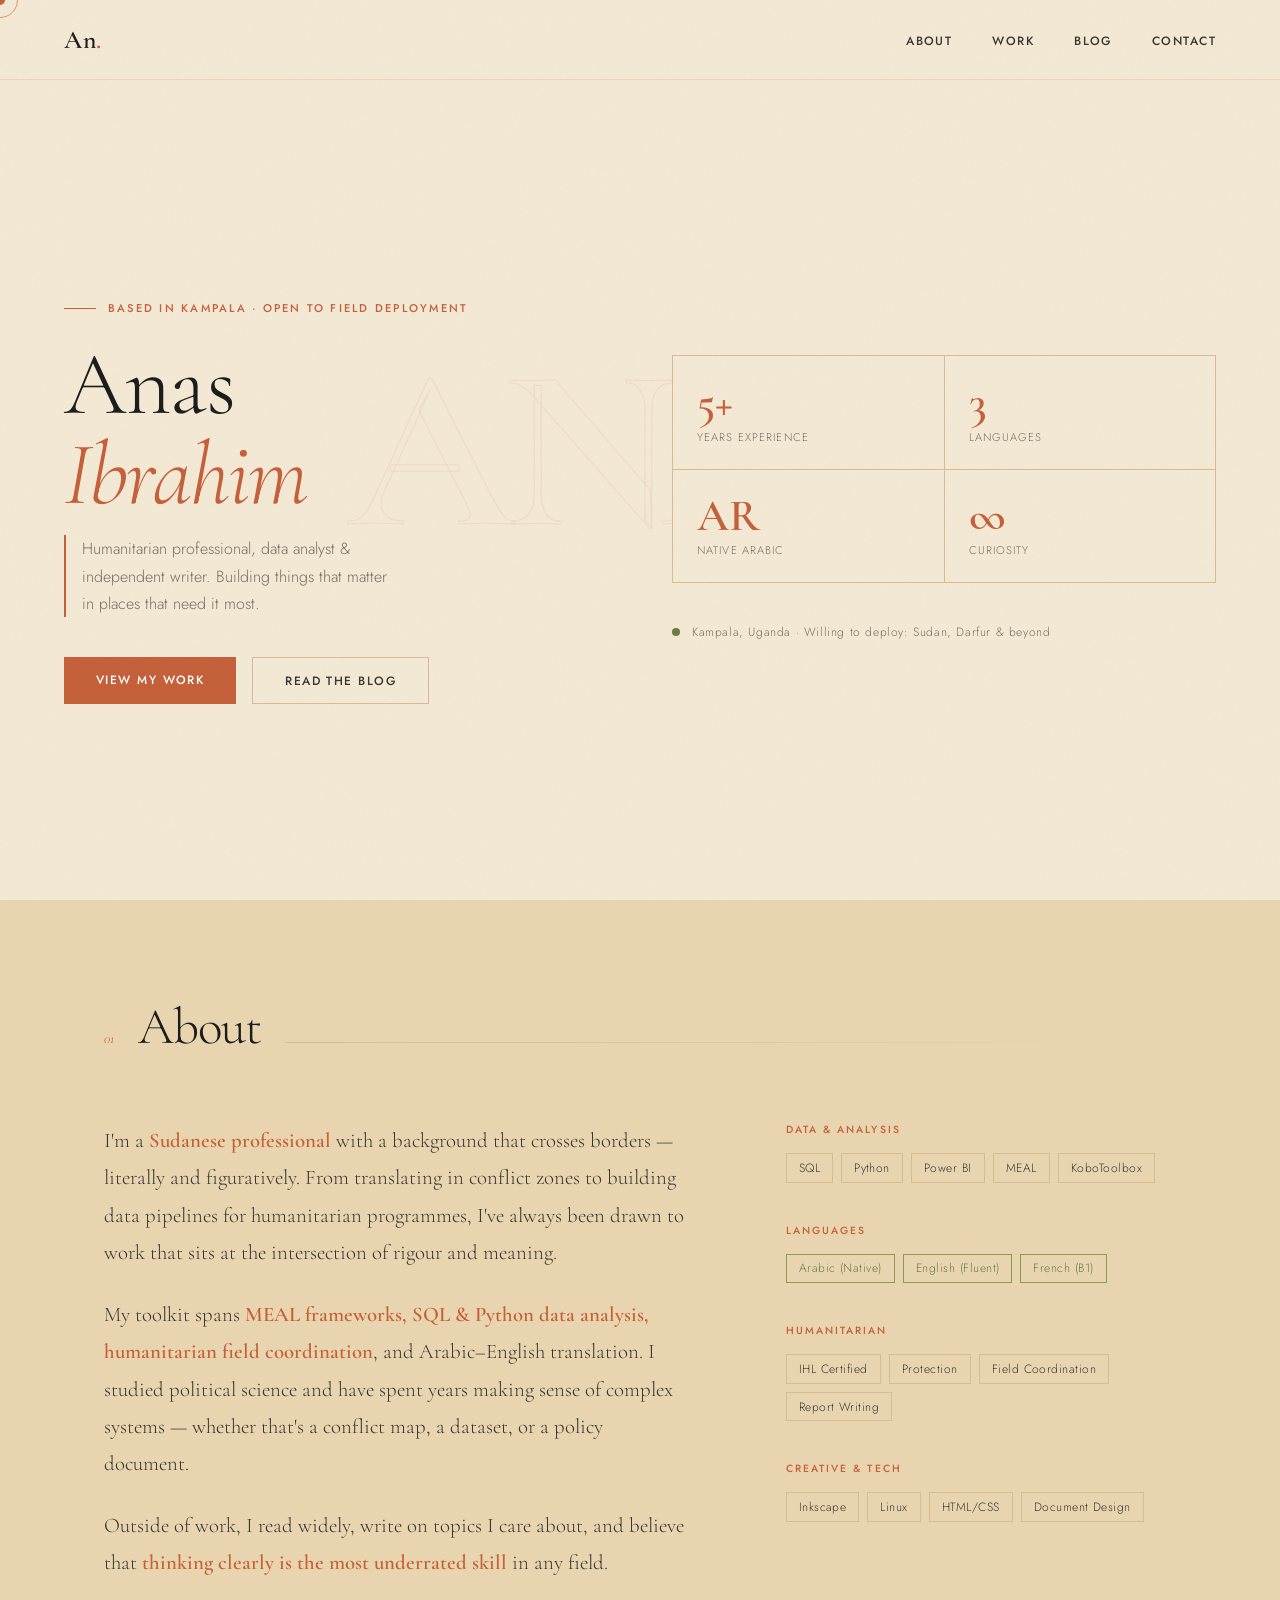
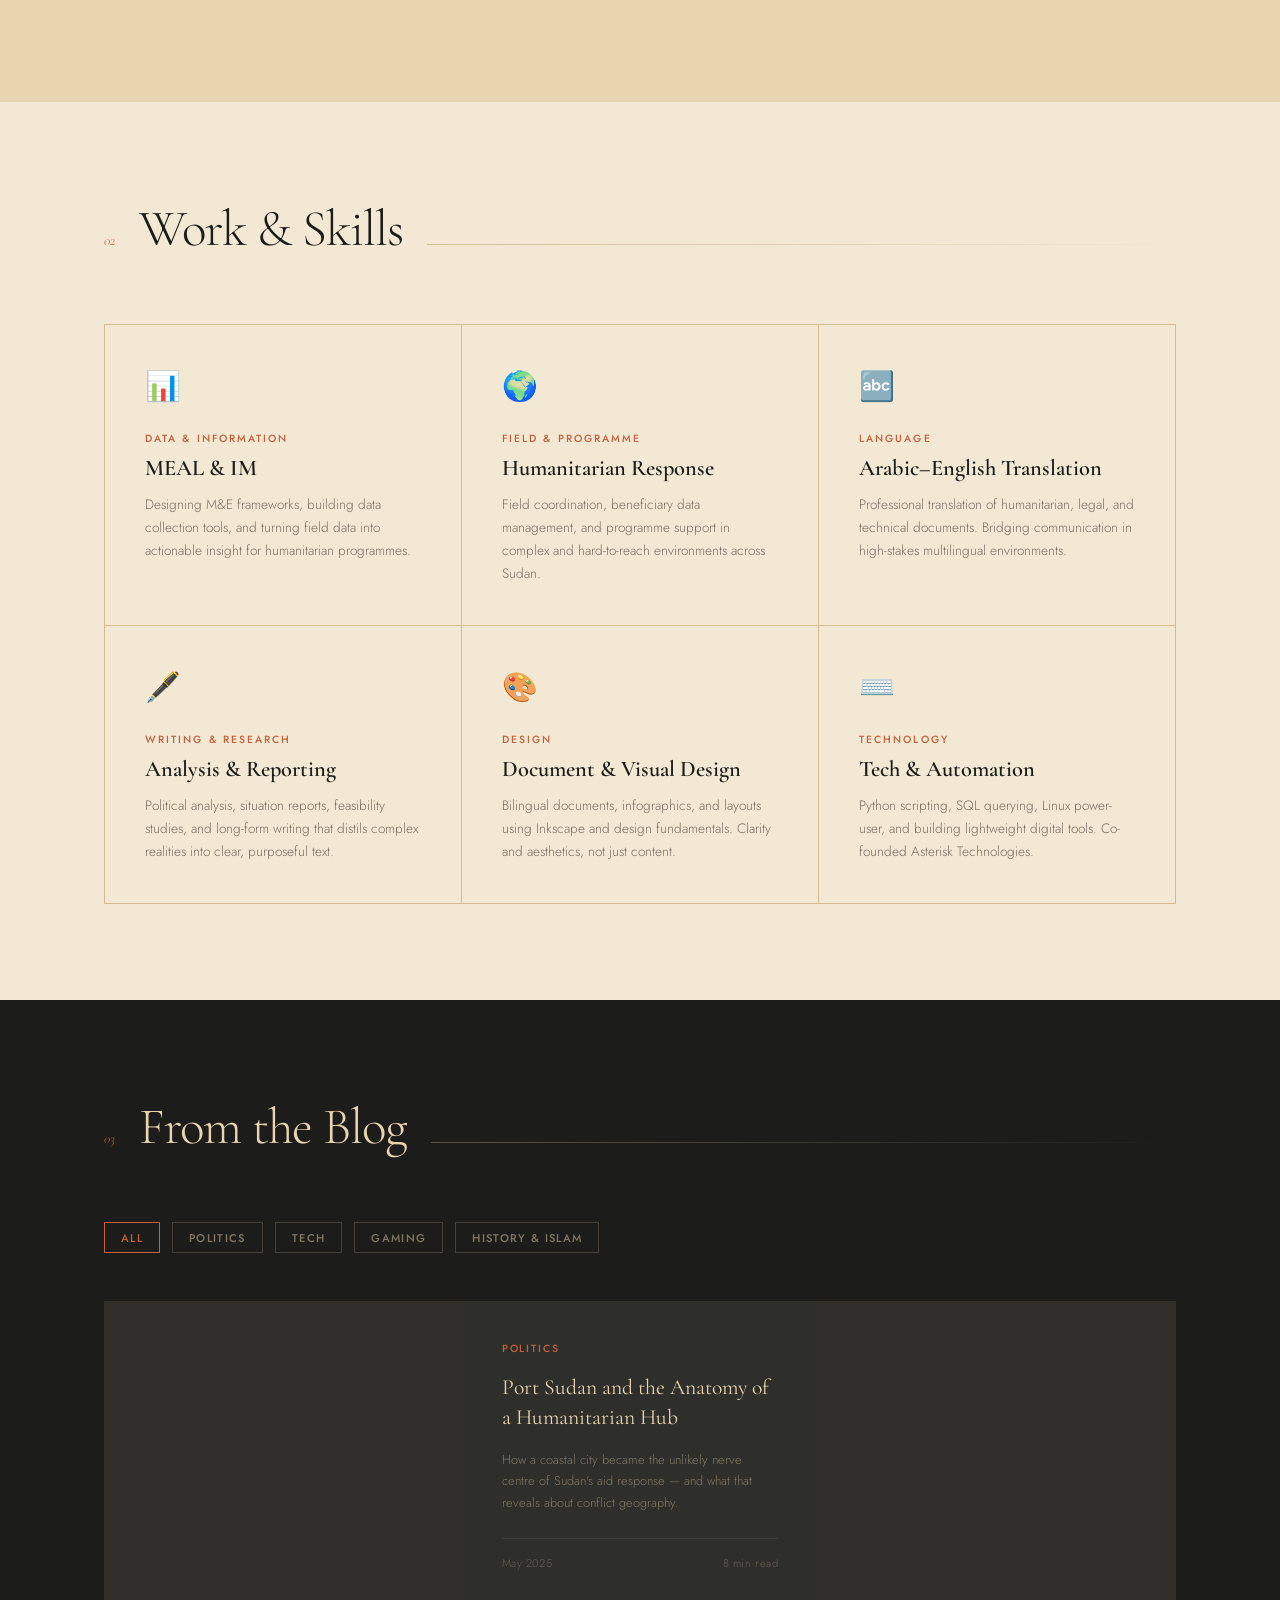
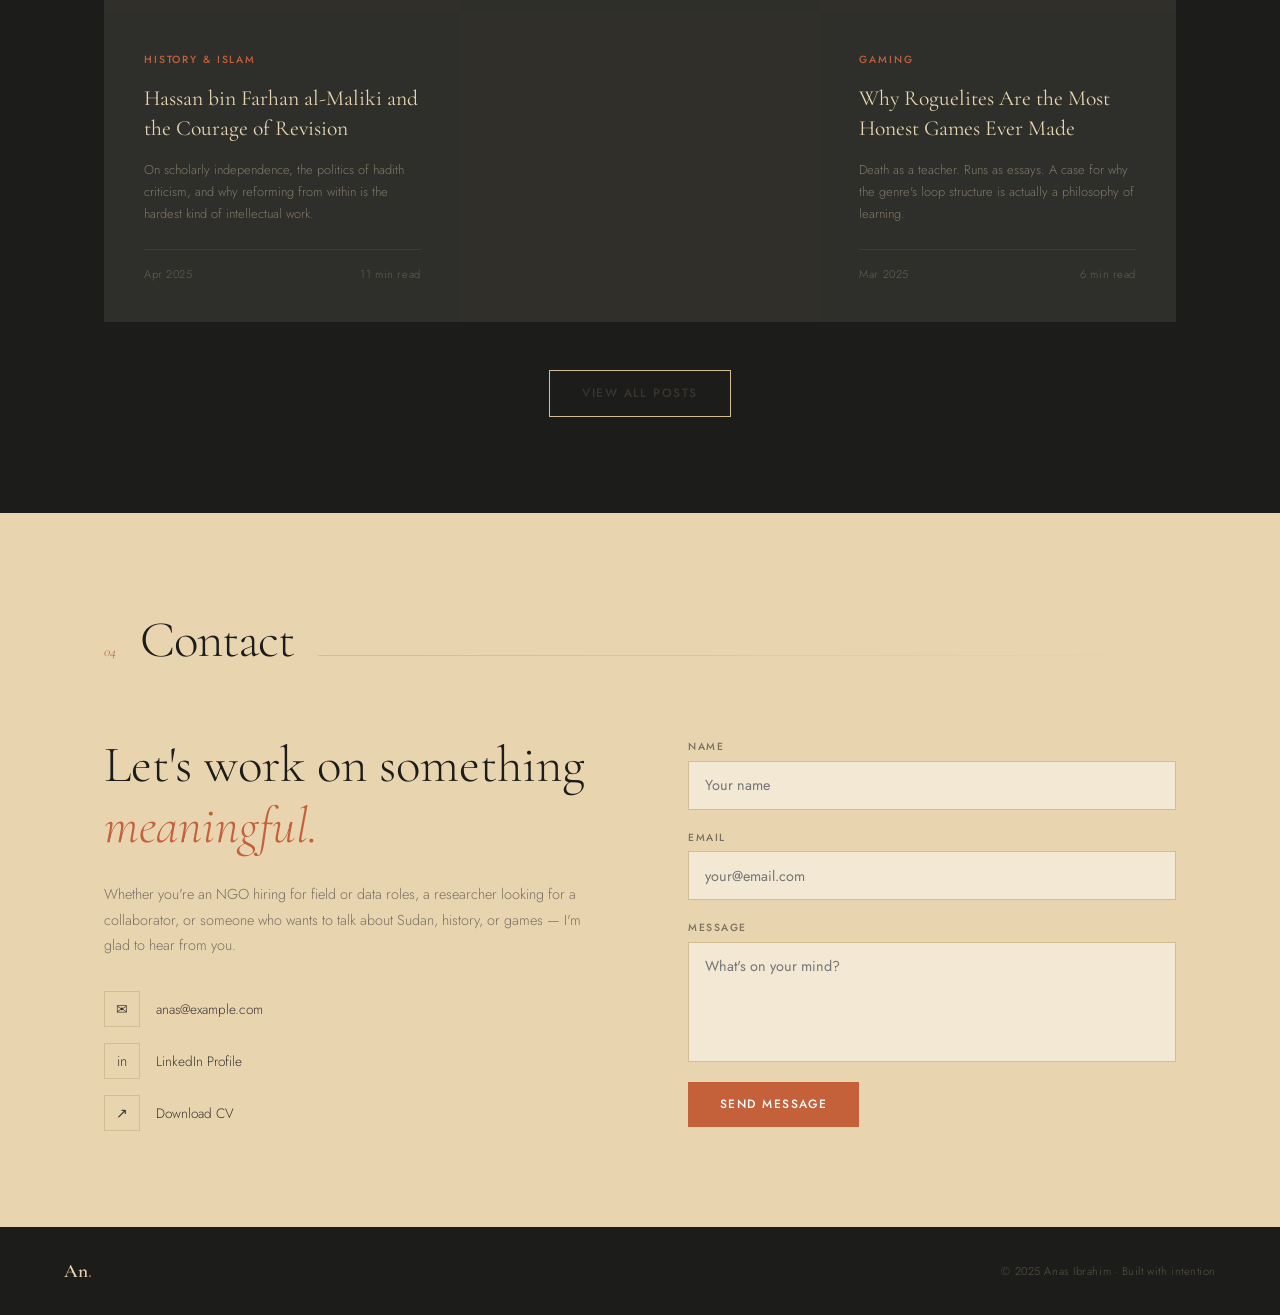
==== index.html @ a63cf746 "initial commit" ====
<!DOCTYPE html>
<html lang="en">
<head>
  <meta charset="UTF-8">
  <meta name="viewport" content="width=device-width, initial-scale=1.0">
  <title>Anas — Portfolio</title>
  <link rel="preconnect" href="https://fonts.googleapis.com">
  <link href="https://fonts.googleapis.com/css2?family=Cormorant+Garamond:ital,wght@0,300;0,400;0,600;0,700;1,300;1,400&family=Jost:wght@300;400;500&display=swap" rel="stylesheet">
  <link rel="stylesheet" href="style.css">
</head>
<body>
  <div class="cursor" id="cursor"></div>
<div class="cursor-ring" id="cursorRing"></div>
 
<!-- NAV -->
<nav>
  <a class="nav-logo" href="#hero">An<span>.</span></a>
  <ul class="nav-links">
    <li><a href="#about">About</a></li>
    <li><a href="#work">Work</a></li>
    <li><a href="#blog">Blog</a></li>
    <li><a href="#contact">Contact</a></li>
  </ul>
</nav>
 
<!-- HERO -->
<section id="hero">
  <div class="hero-bg-text">ANAS</div>
  <div class="hero-left">
    <div class="hero-tag">Based in Kampala · Open to field deployment</div>
    <h1 class="hero-name">Anas<br><em>Ibrahim</em></h1>
    <p class="hero-subtitle">
      Humanitarian professional, data analyst & independent writer. Building things that matter in places that need it most.
    </p>
    <div class="hero-ctas">
      <a href="#work" class="btn-primary">View My Work</a>
      <a href="blog/index.html" class="btn-outline">Read the Blog</a>
    </div>
  </div>
  <div class="hero-right">
    <div class="hero-stats">
      <div class="stat">
        <div class="stat-num">5+</div>
        <div class="stat-label">Years Experience</div>
      </div>
      <div class="stat">
        <div class="stat-num">3</div>
        <div class="stat-label">Languages</div>
      </div>
      <div class="stat">
        <div class="stat-num">AR</div>
        <div class="stat-label">Native Arabic</div>
      </div>
      <div class="stat">
        <div class="stat-num">∞</div>
        <div class="stat-label">Curiosity</div>
      </div>
    </div>
    <div class="hero-location">
      <div class="location-dot"></div>
      Kampala, Uganda · Willing to deploy: Sudan, Darfur & beyond
    </div>
  </div>
</section>
 
<!-- ABOUT -->
<section id="about">
  <div class="section-inner">
    <div class="section-header reveal">
      <span class="section-num">01</span>
      <h2 class="section-title">About</h2>
      <div class="section-line"></div>
    </div>
    <div class="about-grid">
      <div class="about-text reveal">
        <p>I'm a <strong>Sudanese professional</strong> with a background that crosses borders — literally and figuratively. From translating in conflict zones to building data pipelines for humanitarian programmes, I've always been drawn to work that sits at the intersection of rigour and meaning.</p>
        <p>My toolkit spans <strong>MEAL frameworks, SQL & Python data analysis, humanitarian field coordination</strong>, and Arabic–English translation. I studied political science and have spent years making sense of complex systems — whether that's a conflict map, a dataset, or a policy document.</p>
        <p>Outside of work, I read widely, write on topics I care about, and believe that <strong>thinking clearly is the most underrated skill</strong> in any field.</p>
      </div>
      <div class="about-sidebar reveal">
        <div class="skills-block">
          <div class="skills-label">Data & Analysis</div>
          <div class="skill-tags">
            <span class="tag">SQL</span>
            <span class="tag">Python</span>
            <span class="tag">Power BI</span>
            <span class="tag">MEAL</span>
            <span class="tag">KoboToolbox</span>
          </div>
        </div>
        <div class="skills-block">
          <div class="skills-label">Languages</div>
          <div class="skill-tags">
            <span class="tag olive">Arabic (Native)</span>
            <span class="tag olive">English (Fluent)</span>
            <span class="tag olive">French (B1)</span>
          </div>
        </div>
        <div class="skills-block">
          <div class="skills-label">Humanitarian</div>
          <div class="skill-tags">
            <span class="tag">IHL Certified</span>
            <span class="tag">Protection</span>
            <span class="tag">Field Coordination</span>
            <span class="tag">Report Writing</span>
          </div>
        </div>
        <div class="skills-block">
          <div class="skills-label">Creative & Tech</div>
          <div class="skill-tags">
            <span class="tag">Inkscape</span>
            <span class="tag">Linux</span>
            <span class="tag">HTML/CSS</span>
            <span class="tag">Document Design</span>
          </div>
        </div>
      </div>
    </div>
  </div>
</section>
 
<!-- WORK -->
<section id="work">
  <div class="section-inner">
    <div class="section-header reveal">
      <span class="section-num">02</span>
      <h2 class="section-title">Work & Skills</h2>
      <div class="section-line"></div>
    </div>
    <div class="work-grid reveal">
      <div class="work-card">
        <span class="work-card-icon">📊</span>
        <div class="work-card-domain">Data & Information</div>
        <h3 class="work-card-title">MEAL & IM</h3>
        <p class="work-card-desc">Designing M&E frameworks, building data collection tools, and turning field data into actionable insight for humanitarian programmes.</p>
      </div>
      <div class="work-card">
        <span class="work-card-icon">🌍</span>
        <div class="work-card-domain">Field & Programme</div>
        <h3 class="work-card-title">Humanitarian Response</h3>
        <p class="work-card-desc">Field coordination, beneficiary data management, and programme support in complex and hard-to-reach environments across Sudan.</p>
      </div>
      <div class="work-card">
        <span class="work-card-icon">🔤</span>
        <div class="work-card-domain">Language</div>
        <h3 class="work-card-title">Arabic–English Translation</h3>
        <p class="work-card-desc">Professional translation of humanitarian, legal, and technical documents. Bridging communication in high-stakes multilingual environments.</p>
      </div>
      <div class="work-card">
        <span class="work-card-icon">🖋️</span>
        <div class="work-card-domain">Writing & Research</div>
        <h3 class="work-card-title">Analysis & Reporting</h3>
        <p class="work-card-desc">Political analysis, situation reports, feasibility studies, and long-form writing that distils complex realities into clear, purposeful text.</p>
      </div>
      <div class="work-card">
        <span class="work-card-icon">🎨</span>
        <div class="work-card-domain">Design</div>
        <h3 class="work-card-title">Document & Visual Design</h3>
        <p class="work-card-desc">Bilingual documents, infographics, and layouts using Inkscape and design fundamentals. Clarity and aesthetics, not just content.</p>
      </div>
      <div class="work-card">
        <span class="work-card-icon">⌨️</span>
        <div class="work-card-domain">Technology</div>
        <h3 class="work-card-title">Tech & Automation</h3>
        <p class="work-card-desc">Python scripting, SQL querying, Linux power-user, and building lightweight digital tools. Co-founded Asterisk Technologies.</p>
      </div>
    </div>
  </div>
</section>
 
<!-- BLOG -->
<section id="blog">
  <div class="section-inner">
    <div class="section-header reveal">
      <span class="section-num">03</span>
      <h2 class="section-title">From the Blog</h2>
      <div class="section-line"></div>
    </div>
    <div class="blog-filters reveal">
      <button class="filter-btn active">All</button>
      <button class="filter-btn">Politics</button>
      <button class="filter-btn">Tech</button>
      <button class="filter-btn">Gaming</button>
      <button class="filter-btn">History & Islam</button>
    </div>
    <div class="blog-grid reveal">
	<a href="blog/post-1.html" style="text-decoration:none;">
        <div class="blog-card">
        <div class="blog-card-tag">Politics</div>
        <h3 class="blog-card-title">Port Sudan and the Anatomy of a Humanitarian Hub</h3>
        <p class="blog-card-excerpt">How a coastal city became the unlikely nerve centre of Sudan's aid response — and what that reveals about conflict geography.</p>
        <div class="blog-card-meta">
          <span>May 2025</span>
          <span>8 min read</span>
        </div>
	</a>
      </div>
        <a href="blog/index.html" style="text-decoration:none;">
	<div class="blog-card">
        <div class="blog-card-tag">History & Islam</div>
        <h3 class="blog-card-title">Hassan bin Farhan al-Maliki and the Courage of Revision</h3>
        <p class="blog-card-excerpt">On scholarly independence, the politics of hadith criticism, and why reforming from within is the hardest kind of intellectual work.</p>
        <div class="blog-card-meta">
          <span>Apr 2025</span>
          <span>11 min read</span>
        </div>
	</a>
      </div>
	<a href="blog/index.html" style="text-decoration:none;">
        <div class="blog-card">
        <div class="blog-card-tag">Gaming</div>
        <h3 class="blog-card-title">Why Roguelites Are the Most Honest Games Ever Made</h3>
        <p class="blog-card-excerpt">Death as a teacher. Runs as essays. A case for why the genre's loop structure is actually a philosophy of learning.</p>
        <div class="blog-card-meta">
          <span>Mar 2025</span>
          <span>6 min read</span>
        </div>
	</a>
      </div>
    </div>
    <div style="text-align:center; margin-top:3rem;">
      <a href="blog/index.html" class="btn-outline">View All Posts</a>
    </div>
  </div>
</section>
 
<!-- CONTACT -->
<section id="contact">
  <div class="section-inner">
    <div class="section-header reveal">
      <span class="section-num">04</span>
      <h2 class="section-title">Contact</h2>
      <div class="section-line"></div>
    </div>
    <div class="contact-grid">
      <div class="contact-left reveal">
        <h2 class="contact-headline">Let's work on something <em>meaningful.</em></h2>
        <p class="contact-body">Whether you're an NGO hiring for field or data roles, a researcher looking for a collaborator, or someone who wants to talk about Sudan, history, or games — I'm glad to hear from you.</p>
        <div class="contact-links">
          <a href="mailto:anas@example.com" class="contact-link">
            <div class="contact-link-icon">✉</div>
            anas@example.com
          </a>
          <a href="#" class="contact-link">
            <div class="contact-link-icon">in</div>
            LinkedIn Profile
          </a>
          <a href="#" class="contact-link">
            <div class="contact-link-icon">↗</div>
            Download CV
          </a>
        </div>
      </div>
      <div class="contact-right reveal">
        <div class="contact-form">
          <div class="form-group">
            <label class="form-label">Name</label>
            <input type="text" class="form-input" placeholder="Your name">
          </div>
          <div class="form-group">
            <label class="form-label">Email</label>
            <input type="email" class="form-input" placeholder="your@email.com">
          </div>
          <div class="form-group">
            <label class="form-label">Message</label>
            <textarea class="form-textarea" placeholder="What's on your mind?"></textarea>
          </div>
          <button class="btn-primary" style="align-self:flex-start">Send Message</button>
        </div>
      </div>
    </div>
  </div>
</section>
 
<!-- FOOTER -->
<footer>
  <div class="footer-logo">An<span>.</span></div>
  <div class="footer-copy">© 2025 Anas Ibrahim · Built with intention</div>
</footer>

  <script src="script.js"></script>
</body>
</html>
---- style.css ----
:root {
    --sand: #E8D5B0;
    --sand-light: #F2E8D4;
    --sand-dark: #D4BC93;
    --terra: #C4603A;
    --terra-dark: #A04D2E;
    --olive: #6B7A3E;
    --olive-light: #8A9A52;
    --charcoal: #1C1C1A;
    --charcoal-soft: #2E2E2B;
    --ink: #3A3530;
    --muted: #7A6E62;
    --serif: 'Cormorant Garamond', Georgia, serif;
    --sans: 'Jost', sans-serif;
  }
 
  *, *::before, *::after { box-sizing: border-box; margin: 0; padding: 0; }
 
  html { scroll-behavior: smooth; font-size: 16px; }
 
  body {
    background-color: var(--sand-light);
    color: var(--ink);
    font-family: var(--sans);
    font-weight: 300;
    overflow-x: hidden;
    cursor: none;
  }
 
  /* CUSTOM CURSOR */
  .cursor {
    width: 10px; height: 10px;
    background: var(--terra);
    border-radius: 50%;
    position: fixed; top: 0; left: 0;
    pointer-events: none;
    z-index: 9999;
    transform: translate(-50%, -50%);
    transition: transform 0.1s ease, width 0.2s ease, height 0.2s ease, background 0.2s ease;
  }
  .cursor-ring {
    width: 36px; height: 36px;
    border: 1.5px solid var(--terra);
    border-radius: 50%;
    position: fixed; top: 0; left: 0;
    pointer-events: none;
    z-index: 9998;
    transform: translate(-50%, -50%);
    transition: transform 0.25s ease, width 0.3s ease, height 0.3s ease, opacity 0.2s ease;
    opacity: 0.6;
  }
  body:hover .cursor { opacity: 1; }
 
  /* GRAIN OVERLAY */
  body::before {
    content: '';
    position: fixed; inset: 0;
    background-image: url("data:image/svg+xml,%3Csvg viewBox='0 0 256 256' xmlns='http://www.w3.org/2000/svg'%3E%3Cfilter id='noise'%3E%3CfeTurbulence type='fractalNoise' baseFrequency='0.9' numOctaves='4' stitchTiles='stitch'/%3E%3C/filter%3E%3Crect width='100%25' height='100%25' filter='url(%23noise)' opacity='0.04'/%3E%3C/svg%3E");
    pointer-events: none;
    z-index: 1000;
    opacity: 0.4;
  }
 
  /* NAV */
  nav {
    position: fixed; top: 0; left: 0; right: 0;
    z-index: 100;
    display: flex; justify-content: space-between; align-items: center;
    padding: 1.5rem 4rem;
    background: rgba(242, 232, 212, 0.85);
    backdrop-filter: blur(12px);
    border-bottom: 1px solid rgba(196, 96, 58, 0.15);
  }
  .nav-logo {
    font-family: var(--serif);
    font-size: 1.6rem;
    font-weight: 600;
    color: var(--charcoal);
    letter-spacing: 0.02em;
    text-decoration: none;
  }
  .nav-logo span { color: var(--terra); }
  .nav-links { display: flex; gap: 2.5rem; list-style: none; }
  .nav-links a {
    font-family: var(--sans);
    font-size: 0.75rem;
    font-weight: 500;
    letter-spacing: 0.12em;
    text-transform: uppercase;
    color: var(--ink);
    text-decoration: none;
    position: relative;
    transition: color 0.2s;
  }
  .nav-links a::after {
    content: '';
    position: absolute; bottom: -3px; left: 0; right: 0;
    height: 1px; background: var(--terra);
    transform: scaleX(0); transform-origin: left;
    transition: transform 0.3s ease;
  }
  .nav-links a:hover { color: var(--terra); }
  .nav-links a:hover::after { transform: scaleX(1); }
 
  /* HERO */
  #hero {
    min-height: 100vh;
    display: grid;
    grid-template-columns: 1fr 1fr;
    padding: 0 4rem;
    padding-top: 6rem;
    position: relative;
    overflow: hidden;
    align-items: center;
    gap: 4rem;
  }
 
  .hero-bg-text {
    position: absolute;
    font-family: var(--serif);
    font-size: clamp(8rem, 18vw, 20rem);
    font-weight: 700;
    color: transparent;
    -webkit-text-stroke: 1px rgba(196, 96, 58, 0.1);
    top: 50%; left: 50%;
    transform: translate(-50%, -50%);
    white-space: nowrap;
    pointer-events: none;
    user-select: none;
    letter-spacing: -0.04em;
    z-index: 0;
  }
 
  .hero-left { position: relative; z-index: 2; }
 
  .hero-tag {
    display: inline-flex; align-items: center; gap: 0.75rem;
    font-size: 0.7rem; letter-spacing: 0.2em; text-transform: uppercase;
    color: var(--terra); font-weight: 500;
    margin-bottom: 1.5rem;
  }
  .hero-tag::before {
    content: ''; width: 2rem; height: 1px; background: var(--terra);
  }
 
  .hero-name {
    font-family: var(--serif);
    font-size: clamp(3.5rem, 7vw, 7rem);
    font-weight: 300;
    line-height: 1.0;
    color: var(--charcoal);
    letter-spacing: -0.02em;
    margin-bottom: 1rem;
  }
  .hero-name em {
    font-style: italic;
    color: var(--terra);
  }
 
  .hero-subtitle {
    font-size: 1rem;
    font-weight: 300;
    color: var(--muted);
    line-height: 1.7;
    max-width: 36ch;
    margin-bottom: 2.5rem;
    border-left: 2px solid var(--terra);
    padding-left: 1rem;
  }
 
  .hero-ctas { display: flex; gap: 1rem; flex-wrap: wrap; }
 
  .btn-primary {
    background: var(--terra);
    color: white;
    padding: 0.85rem 2rem;
    font-family: var(--sans);
    font-size: 0.75rem;
    font-weight: 500;
    letter-spacing: 0.12em;
    text-transform: uppercase;
    border: none; text-decoration: none;
    cursor: none;
    transition: background 0.2s, transform 0.2s;
    display: inline-block;
  }
  .btn-primary:hover { background: var(--terra-dark); transform: translateY(-2px); }
 
  .btn-outline {
    background: transparent;
    color: var(--ink);
    padding: 0.85rem 2rem;
    font-family: var(--sans);
    font-size: 0.75rem;
    font-weight: 500;
    letter-spacing: 0.12em;
    text-transform: uppercase;
    border: 1px solid var(--sand-dark);
    text-decoration: none;
    cursor: none;
    transition: border-color 0.2s, color 0.2s, transform 0.2s;
    display: inline-block;
  }
  .btn-outline:hover { border-color: var(--terra); color: var(--terra); transform: translateY(-2px); }
 
  .hero-right {
    position: relative; z-index: 2;
    display: flex; flex-direction: column; gap: 1.5rem;
  }
 
  .hero-stats {
    display: grid; grid-template-columns: 1fr 1fr; gap: 1px;
    background: var(--sand-dark);
    border: 1px solid var(--sand-dark);
    margin-bottom: 1rem;
  }
  .stat {
    background: var(--sand-light);
    padding: 1.5rem;
    transition: background 0.2s;
  }
  .stat:hover { background: var(--sand); }
  .stat-num {
    font-family: var(--serif);
    font-size: 2.8rem;
    font-weight: 600;
    color: var(--terra);
    line-height: 1;
    margin-bottom: 0.25rem;
  }
  .stat-label {
    font-size: 0.7rem;
    letter-spacing: 0.1em;
    text-transform: uppercase;
    color: var(--muted);
  }
 
  .hero-location {
    display: flex; align-items: center; gap: 0.75rem;
    font-size: 0.75rem; color: var(--muted);
    letter-spacing: 0.05em;
  }
  .location-dot {
    width: 8px; height: 8px;
    background: var(--olive);
    border-radius: 50%;
    animation: pulse 2s ease-in-out infinite;
  }
  @keyframes pulse {
    0%, 100% { opacity: 1; transform: scale(1); }
    50% { opacity: 0.5; transform: scale(1.4); }
  }
 
  /* SECTION SHARED */
  section { position: relative; }
 
  .section-inner {
    max-width: 1200px;
    margin: 0 auto;
    padding: 6rem 4rem;
  }
 
  .section-header {
    display: flex; align-items: baseline; gap: 1.5rem;
    margin-bottom: 4rem;
  }
  .section-num {
    font-family: var(--serif);
    font-size: 0.9rem;
    color: var(--terra);
    font-style: italic;
  }
  .section-title {
    font-family: var(--serif);
    font-size: clamp(2rem, 4vw, 3.5rem);
    font-weight: 300;
    color: var(--charcoal);
    letter-spacing: -0.02em;
  }
  .section-line {
    flex: 1; height: 1px;
    background: linear-gradient(to right, var(--sand-dark), transparent);
  }
 
  /* ABOUT */
  #about { background: var(--sand); }
 
  .about-grid {
    display: grid;
    grid-template-columns: 1.2fr 0.8fr;
    gap: 6rem;
    align-items: start;
  }
 
  .about-text p {
    font-family: var(--serif);
    font-size: 1.3rem;
    font-weight: 300;
    line-height: 1.8;
    color: var(--ink);
    margin-bottom: 1.5rem;
  }
  .about-text p strong {
    font-weight: 600;
    color: var(--terra);
  }
 
  .about-sidebar {}
  .skills-block { margin-bottom: 2.5rem; }
  .skills-label {
    font-size: 0.65rem;
    letter-spacing: 0.2em;
    text-transform: uppercase;
    color: var(--terra);
    font-weight: 500;
    margin-bottom: 1rem;
  }
  .skill-tags { display: flex; flex-wrap: wrap; gap: 0.5rem; }
  .tag {
    font-size: 0.75rem;
    padding: 0.3rem 0.75rem;
    border: 1px solid var(--sand-dark);
    color: var(--ink);
    letter-spacing: 0.04em;
    transition: border-color 0.2s, color 0.2s, background 0.2s;
    cursor: default;
  }
  .tag:hover {
    border-color: var(--terra);
    color: var(--terra);
    background: rgba(196, 96, 58, 0.05);
  }
  .tag.olive { border-color: var(--olive-light); color: var(--olive); }
  .tag.olive:hover { background: rgba(107, 122, 62, 0.08); }
 
  /* WORK */
  #work { background: var(--sand-light); }
 
  .work-grid {
    display: grid;
    grid-template-columns: repeat(3, 1fr);
    gap: 1px;
    background: var(--sand-dark);
    border: 1px solid var(--sand-dark);
  }
 
  .work-card {
    background: var(--sand-light);
    padding: 2.5rem;
    transition: background 0.25s;
    position: relative;
    overflow: hidden;
  }
  .work-card::before {
    content: '';
    position: absolute; top: 0; left: 0;
    width: 3px; height: 0;
    background: var(--terra);
    transition: height 0.3s ease;
  }
  .work-card:hover::before { height: 100%; }
  .work-card:hover { background: var(--sand); }
 
  .work-card-icon {
    font-size: 1.8rem;
    margin-bottom: 1.5rem;
    display: block;
  }
  .work-card-domain {
    font-size: 0.65rem;
    letter-spacing: 0.2em;
    text-transform: uppercase;
    color: var(--terra);
    font-weight: 500;
    margin-bottom: 0.5rem;
  }
  .work-card-title {
    font-family: var(--serif);
    font-size: 1.4rem;
    font-weight: 600;
    color: var(--charcoal);
    margin-bottom: 0.75rem;
  }
  .work-card-desc {
    font-size: 0.85rem;
    color: var(--muted);
    line-height: 1.7;
  }
 
  /* BLOG */
  #blog { background: var(--charcoal); }
 
  #blog .section-title { color: var(--sand); }
  #blog .section-num { color: var(--terra); }
  #blog .section-line { background: linear-gradient(to right, rgba(232, 213, 176, 0.3), transparent); }
 
  .blog-filters {
    display: flex; gap: 0.75rem; flex-wrap: wrap;
    margin-bottom: 3rem;
  }
  .filter-btn {
    font-size: 0.7rem;
    letter-spacing: 0.12em;
    text-transform: uppercase;
    padding: 0.4rem 1rem;
    border: 1px solid rgba(232, 213, 176, 0.2);
    color: rgba(232, 213, 176, 0.5);
    background: transparent;
    cursor: none;
    transition: all 0.2s;
    font-family: var(--sans);
    font-weight: 500;
  }
  .filter-btn:hover, .filter-btn.active {
    border-color: var(--terra);
    color: var(--terra);
  }
 
  .blog-grid {
    display: grid;
    grid-template-columns: repeat(3, 1fr);
    gap: 1px;
    background: rgba(232, 213, 176, 0.1);
  }
 
  .blog-card {
    background: var(--charcoal-soft);
    padding: 2.5rem;
    transition: background 0.25s;
    display: flex; flex-direction: column;
  }
  .blog-card:hover { background: #383834; }
 
  .blog-card-tag {
    font-size: 0.65rem;
    letter-spacing: 0.18em;
    text-transform: uppercase;
    color: var(--terra);
    font-weight: 500;
    margin-bottom: 1rem;
  }
  .blog-card-title {
    font-family: var(--serif);
    font-size: 1.35rem;
    font-weight: 400;
    color: var(--sand);
    line-height: 1.4;
    margin-bottom: 1rem;
    flex: 1;
  }
  .blog-card-excerpt {
    font-size: 0.8rem;
    color: rgba(232, 213, 176, 0.45);
    line-height: 1.7;
    margin-bottom: 1.5rem;
  }
  .blog-card-meta {
    font-size: 0.7rem;
    color: rgba(232, 213, 176, 0.3);
    letter-spacing: 0.05em;
    display: flex; justify-content: space-between;
    border-top: 1px solid rgba(232, 213, 176, 0.08);
    padding-top: 1rem;
  }
 
  /* CONTACT */
  #contact { background: var(--sand); }
 
  .contact-grid {
    display: grid;
    grid-template-columns: 1fr 1fr;
    gap: 6rem;
    align-items: center;
  }
 
  .contact-left {}
  .contact-headline {
    font-family: var(--serif);
    font-size: clamp(2rem, 4vw, 3.5rem);
    font-weight: 300;
    color: var(--charcoal);
    line-height: 1.2;
    margin-bottom: 1.5rem;
  }
  .contact-headline em { color: var(--terra); font-style: italic; }
  .contact-body {
    font-size: 0.9rem;
    color: var(--muted);
    line-height: 1.8;
    margin-bottom: 2rem;
  }
  .contact-links { display: flex; flex-direction: column; gap: 1rem; }
  .contact-link {
    display: flex; align-items: center; gap: 1rem;
    font-size: 0.85rem;
    color: var(--ink);
    text-decoration: none;
    transition: color 0.2s;
  }
  .contact-link:hover { color: var(--terra); }
  .contact-link-icon {
    width: 36px; height: 36px;
    border: 1px solid var(--sand-dark);
    display: flex; align-items: center; justify-content: center;
    font-size: 0.9rem;
    transition: border-color 0.2s, background 0.2s;
  }
  .contact-link:hover .contact-link-icon {
    border-color: var(--terra);
    background: rgba(196, 96, 58, 0.08);
  }
 
  .contact-right {}
  .contact-form { display: flex; flex-direction: column; gap: 1.25rem; }
  .form-group { display: flex; flex-direction: column; gap: 0.4rem; }
  .form-label {
    font-size: 0.65rem;
    letter-spacing: 0.15em;
    text-transform: uppercase;
    color: var(--muted);
    font-weight: 500;
  }
  .form-input, .form-textarea {
    background: var(--sand-light);
    border: 1px solid var(--sand-dark);
    padding: 0.85rem 1rem;
    font-family: var(--sans);
    font-size: 0.9rem;
    color: var(--ink);
    transition: border-color 0.2s;
    outline: none;
    resize: none;
    cursor: none;
  }
  .form-input:focus, .form-textarea:focus { border-color: var(--terra); }
  .form-textarea { min-height: 120px; }
 
  /* FOOTER */
  footer {
    background: var(--charcoal);
    padding: 2rem 4rem;
    display: flex;
    justify-content: space-between;
    align-items: center;
  }
  .footer-logo {
    font-family: var(--serif);
    font-size: 1.2rem;
    color: var(--sand);
    font-weight: 600;
  }
  .footer-logo span { color: var(--terra); }
  .footer-copy {
    font-size: 0.7rem;
    color: rgba(232, 213, 176, 0.3);
    letter-spacing: 0.05em;
  }
 
  /* SCROLL REVEAL */
  .reveal {
    opacity: 0;
    transform: translateY(24px);
    transition: opacity 0.7s ease, transform 0.7s ease;
  }
  .reveal.visible {
    opacity: 1;
    transform: translateY(0);
  }
 
  /* RESPONSIVE */
  @media (max-width: 900px) {
    nav { padding: 1.25rem 1.5rem; }
    #hero { grid-template-columns: 1fr; padding: 7rem 1.5rem 3rem; }
    .hero-right { display: none; }
    .section-inner { padding: 4rem 1.5rem; }
    .about-grid, .contact-grid { grid-template-columns: 1fr; gap: 3rem; }
    .work-grid, .blog-grid { grid-template-columns: 1fr; }
    footer { padding: 1.5rem; flex-direction: column; gap: 0.75rem; text-align: center; }
  }
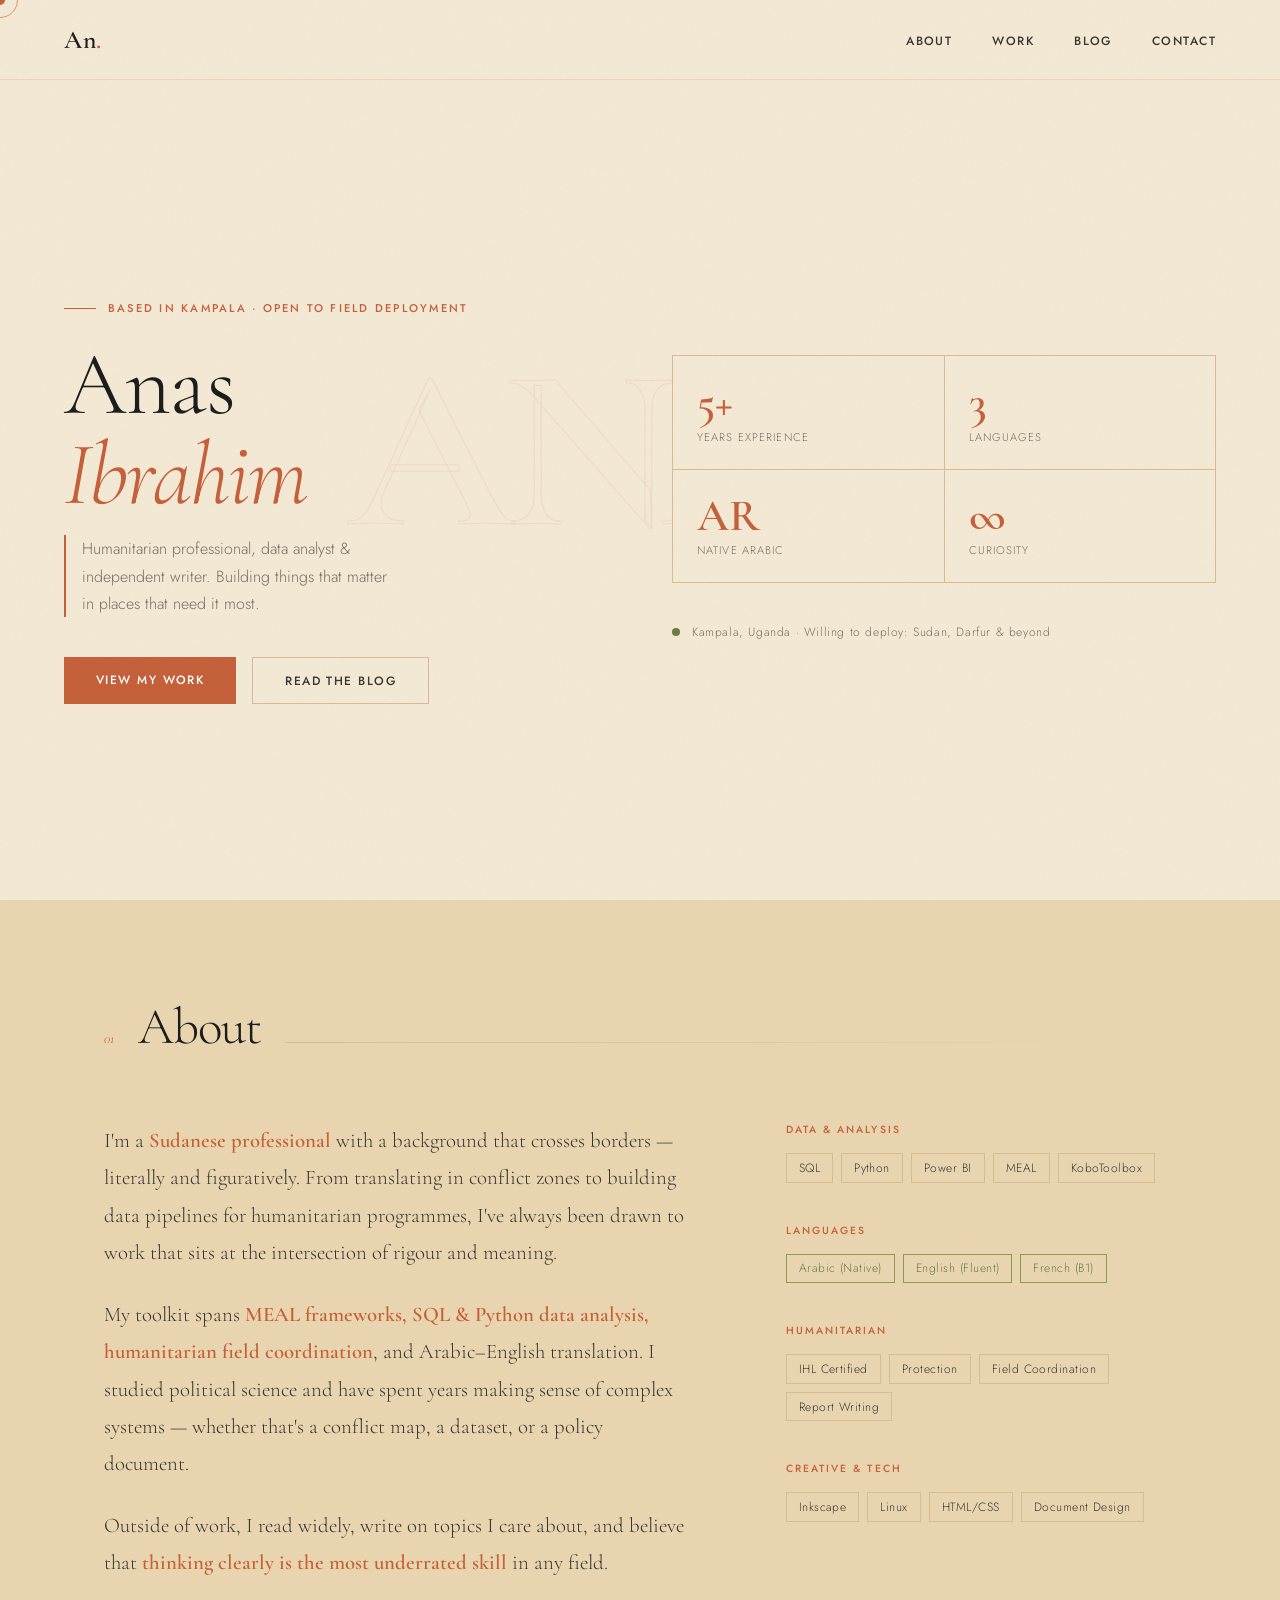
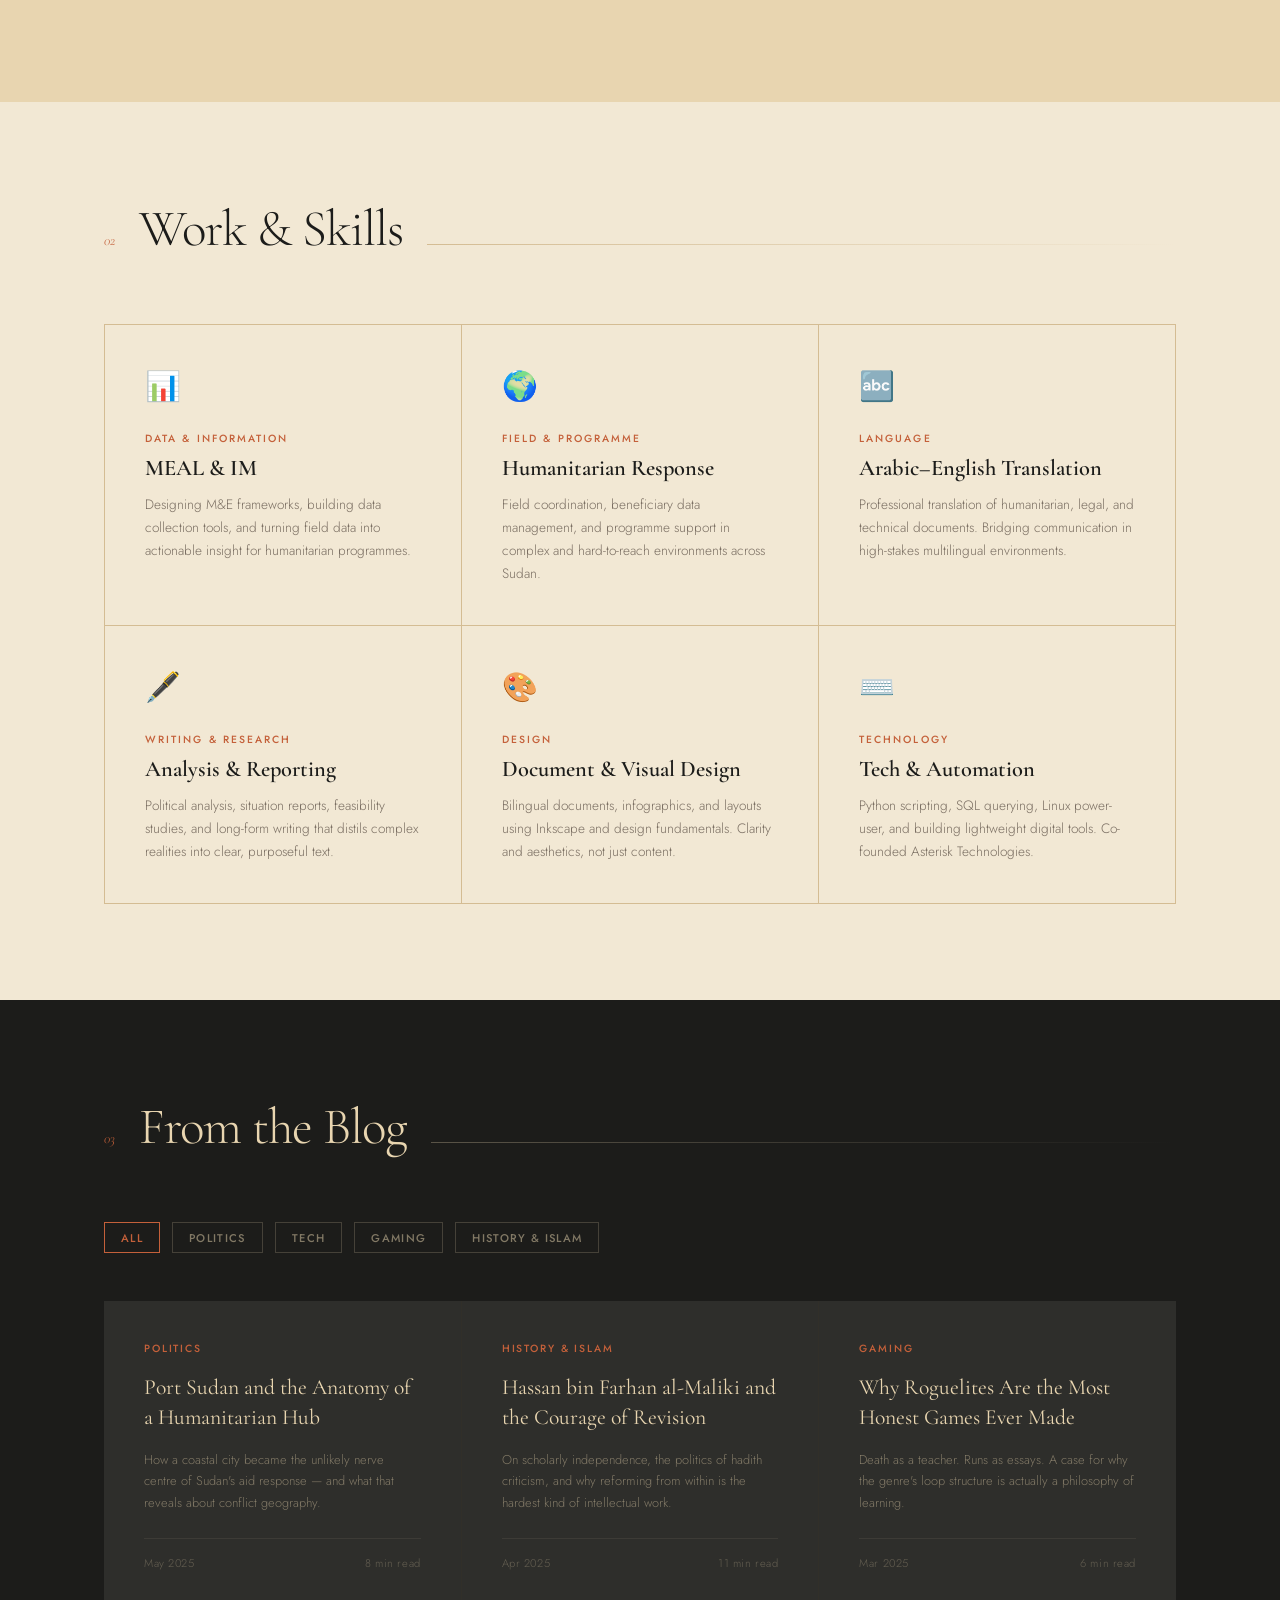
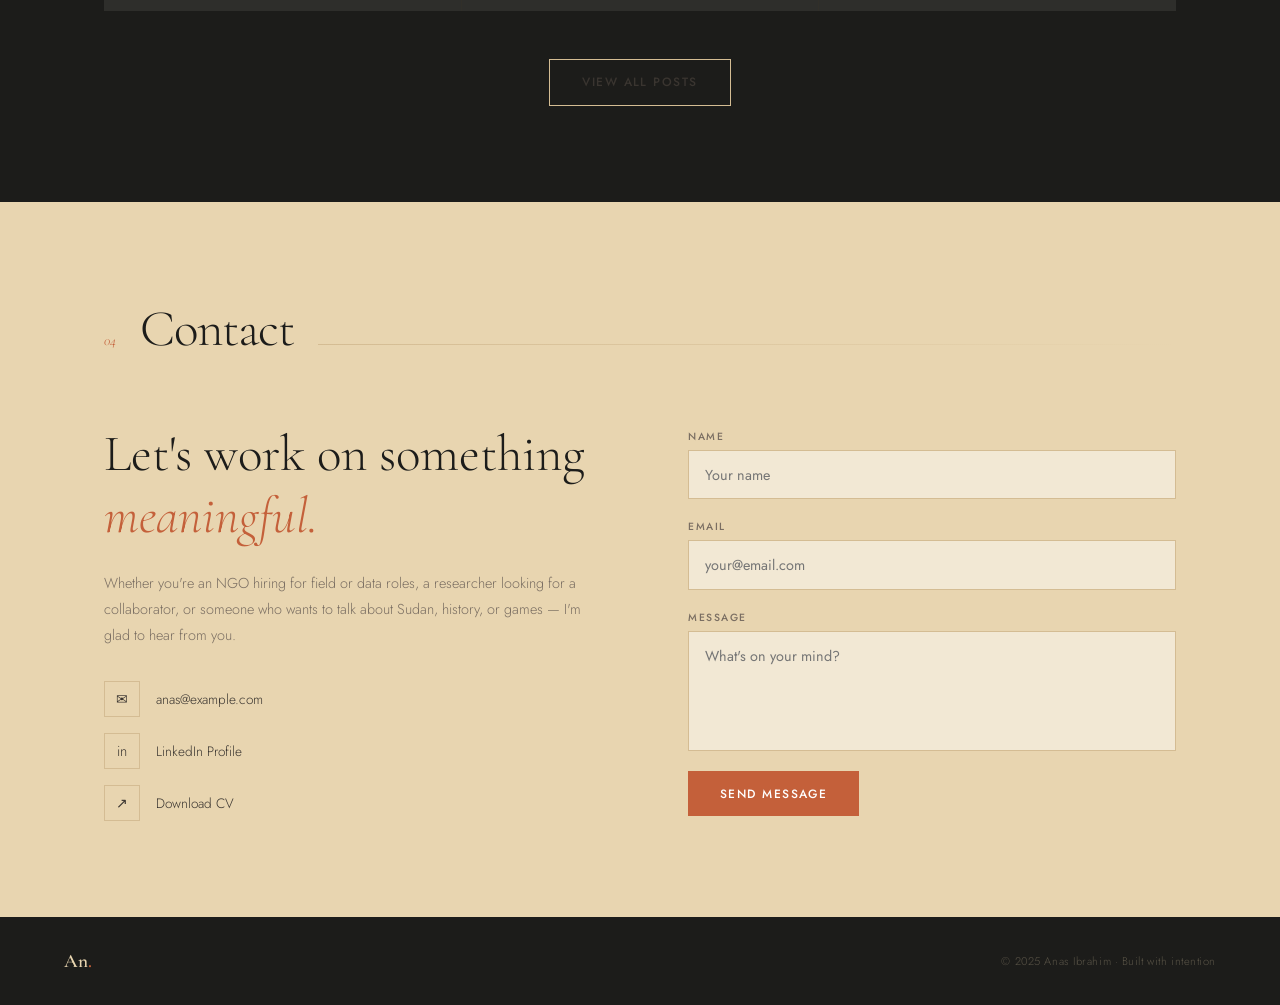
==== commit 980e6080: "Fix the the blog section href in the homepage" ====
--- a/index.html
+++ b/index.html
@@ -184,8 +184,7 @@
       <button class="filter-btn">History & Islam</button>
     </div>
     <div class="blog-grid reveal">
-	<a href="blog/post-1.html" style="text-decoration:none;">
-        <div class="blog-card">
+        <a href="blog/post-1.html" class="blog-card" style="text-decoration:none;">
         <div class="blog-card-tag">Politics</div>
         <h3 class="blog-card-title">Port Sudan and the Anatomy of a Humanitarian Hub</h3>
         <p class="blog-card-excerpt">How a coastal city became the unlikely nerve centre of Sudan's aid response — and what that reveals about conflict geography.</p>
@@ -193,10 +192,9 @@
           <span>May 2025</span>
           <span>8 min read</span>
         </div>
-	</a>
-      </div>
-        <a href="blog/index.html" style="text-decoration:none;">
-	<div class="blog-card">
+	      </a> 
+        <!-- <style="text-decoration:none;"> -->
+	      <a href="blog/index.html" class="blog-card" style="text-decoration:none;">
         <div class="blog-card-tag">History & Islam</div>
         <h3 class="blog-card-title">Hassan bin Farhan al-Maliki and the Courage of Revision</h3>
         <p class="blog-card-excerpt">On scholarly independence, the politics of hadith criticism, and why reforming from within is the hardest kind of intellectual work.</p>
@@ -204,10 +202,9 @@
           <span>Apr 2025</span>
           <span>11 min read</span>
         </div>
-	</a>
-      </div>
-	<a href="blog/index.html" style="text-decoration:none;">
-        <div class="blog-card">
+	      </a>
+	    <!-- <style="text-decoration:none;"> -->
+        <a href="blog/index.html" class="blog-card" style="text-decoration:none;">
         <div class="blog-card-tag">Gaming</div>
         <h3 class="blog-card-title">Why Roguelites Are the Most Honest Games Ever Made</h3>
         <p class="blog-card-excerpt">Death as a teacher. Runs as essays. A case for why the genre's loop structure is actually a philosophy of learning.</p>
@@ -215,8 +212,7 @@
           <span>Mar 2025</span>
           <span>6 min read</span>
         </div>
-	</a>
-      </div>
+	      </a> 
     </div>
     <div style="text-align:center; margin-top:3rem;">
       <a href="blog/index.html" class="btn-outline">View All Posts</a>
